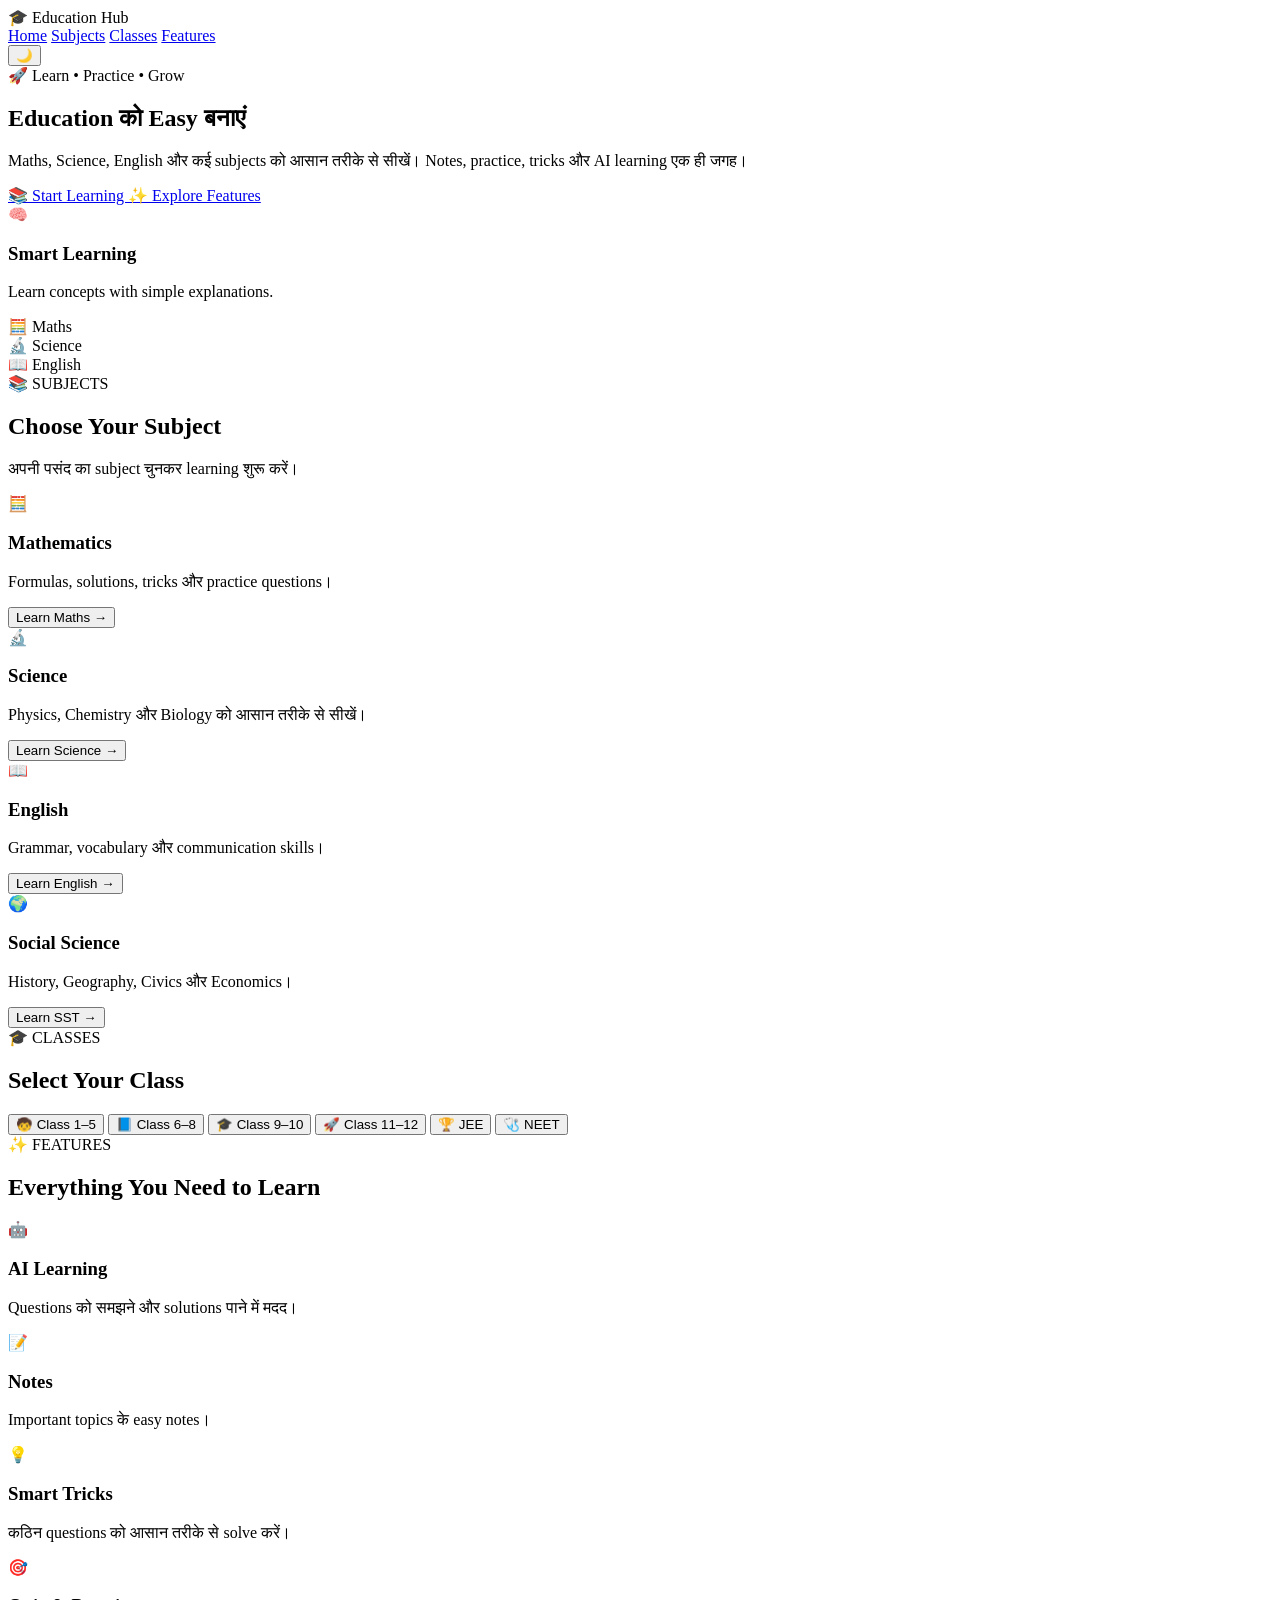
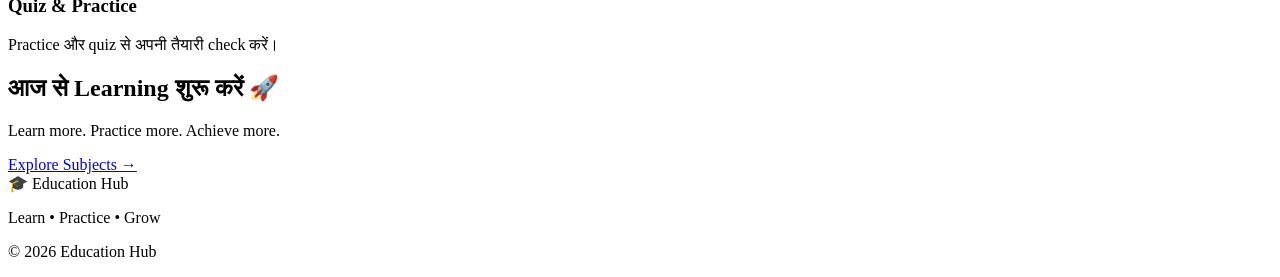
==== index.html @ 87a4969f "Create index.html" ====
<!DOCTYPE html>
<html lang="hi">
<head>
  <meta charset="UTF-8">
  <meta name="viewport" content="width=device-width, initial-scale=1.0">

  <title>Education Hub | Learn Smarter</title>

  <link rel="stylesheet" href="style.css">
</head>

<body>

  <!-- NAVBAR -->
  <header class="navbar">

    <div class="logo">
      🎓 <span>Education</span> Hub
    </div>

    <nav>
      <a href="#home">Home</a>
      <a href="#subjects">Subjects</a>
      <a href="#classes">Classes</a>
      <a href="#features">Features</a>
    </nav>

    <button id="themeBtn" class="theme-btn">
      🌙
    </button>

  </header>


  <!-- HERO -->
  <main>

    <section class="hero" id="home">

      <div class="hero-content">

        <div class="badge">
          🚀 Learn • Practice • Grow
        </div>

        <h1>
          Education को
          <span>Easy</span>
          बनाएं
        </h1>

        <p>
          Maths, Science, English और कई subjects
          को आसान तरीके से सीखें।
          Notes, practice, tricks और AI learning
          एक ही जगह।
        </p>

        <div class="hero-buttons">

          <a href="#subjects" class="primary-btn">
            📚 Start Learning
          </a>

          <a href="#features" class="secondary-btn">
            ✨ Explore Features
          </a>

        </div>

      </div>


      <div class="hero-visual">

        <div class="learning-card main-card">

          <div class="card-icon">
            🧠
          </div>

          <h3>
            Smart Learning
          </h3>

          <p>
            Learn concepts with simple
            explanations.
          </p>

        </div>


        <div class="floating-card card-one">
          🧮 Maths
        </div>

        <div class="floating-card card-two">
          🔬 Science
        </div>

        <div class="floating-card card-three">
          📖 English
        </div>

      </div>

    </section>


    <!-- SUBJECTS -->

    <section class="section" id="subjects">

      <div class="section-heading">

        <span>📚 SUBJECTS</span>

        <h2>
          Choose Your Subject
        </h2>

        <p>
          अपनी पसंद का subject चुनकर learning शुरू करें।
        </p>

      </div>


      <div class="subject-grid">

        <article class="subject-card">

          <div class="subject-icon">
            🧮
          </div>

          <h3>
            Mathematics
          </h3>

          <p>
            Formulas, solutions, tricks
            और practice questions।
          </p>

          <button>
            Learn Maths →
          </button>

        </article>


        <article class="subject-card">

          <div class="subject-icon">
            🔬
          </div>

          <h3>
            Science
          </h3>

          <p>
            Physics, Chemistry और Biology
            को आसान तरीके से सीखें।
          </p>

          <button>
            Learn Science →
          </button>

        </article>


        <article class="subject-card">

          <div class="subject-icon">
            📖
          </div>

          <h3>
            English
          </h3>

          <p>
            Grammar, vocabulary और
            communication skills।
          </p>

          <button>
            Learn English →
          </button>

        </article>


        <article class="subject-card">

          <div class="subject-icon">
            🌍
          </div>

          <h3>
            Social Science
          </h3>

          <p>
            History, Geography, Civics
            और Economics।
          </p>

          <button>
            Learn SST →
          </button>

        </article>

      </div>

    </section>


    <!-- CLASSES -->

    <section class="section" id="classes">

      <div class="section-heading">

        <span>🎓 CLASSES</span>

        <h2>
          Select Your Class
        </h2>

      </div>


      <div class="class-grid">

        <button class="class-card">
          <span>🧒</span>
          Class 1–5
        </button>

        <button class="class-card">
          <span>📘</span>
          Class 6–8
        </button>

        <button class="class-card">
          <span>🎓</span>
          Class 9–10
        </button>

        <button class="class-card">
          <span>🚀</span>
          Class 11–12
        </button>

        <button class="class-card">
          <span>🏆</span>
          JEE
        </button>

        <button class="class-card">
          <span>🩺</span>
          NEET
        </button>

      </div>

    </section>


    <!-- FEATURES -->

    <section class="section" id="features">

      <div class="section-heading">

        <span>✨ FEATURES</span>

        <h2>
          Everything You Need to Learn
        </h2>

      </div>


      <div class="feature-grid">

        <article class="feature-card">

          <div>🤖</div>

          <h3>
            AI Learning
          </h3>

          <p>
            Questions को समझने और
            solutions पाने में मदद।
          </p>

        </article>


        <article class="feature-card">

          <div>📝</div>

          <h3>
            Notes
          </h3>

          <p>
            Important topics के
            easy notes।
          </p>

        </article>


        <article class="feature-card">

          <div>💡</div>

          <h3>
            Smart Tricks
          </h3>

          <p>
            कठिन questions को
            आसान तरीके से solve करें।
          </p>

        </article>


        <article class="feature-card">

          <div>🎯</div>

          <h3>
            Quiz & Practice
          </h3>

          <p>
            Practice और quiz से
            अपनी तैयारी check करें।
          </p>

        </article>

      </div>

    </section>


    <!-- CTA -->

    <section class="cta">

      <div>

        <h2>
          आज से Learning शुरू करें 🚀
        </h2>

        <p>
          Learn more. Practice more.
          Achieve more.
        </p>

      </div>

      <a href="#subjects">
        Explore Subjects →
      </a>

    </section>

  </main>


  <!-- FOOTER -->

  <footer>

    <div class="footer-logo">
      🎓 Education Hub
    </div>

    <p>
      Learn • Practice • Grow
    </p>

    <p class="copyright">
      © 2026 Education Hub
    </p>

  </footer>


  <script src="script.js"></script>

</body>
</html>
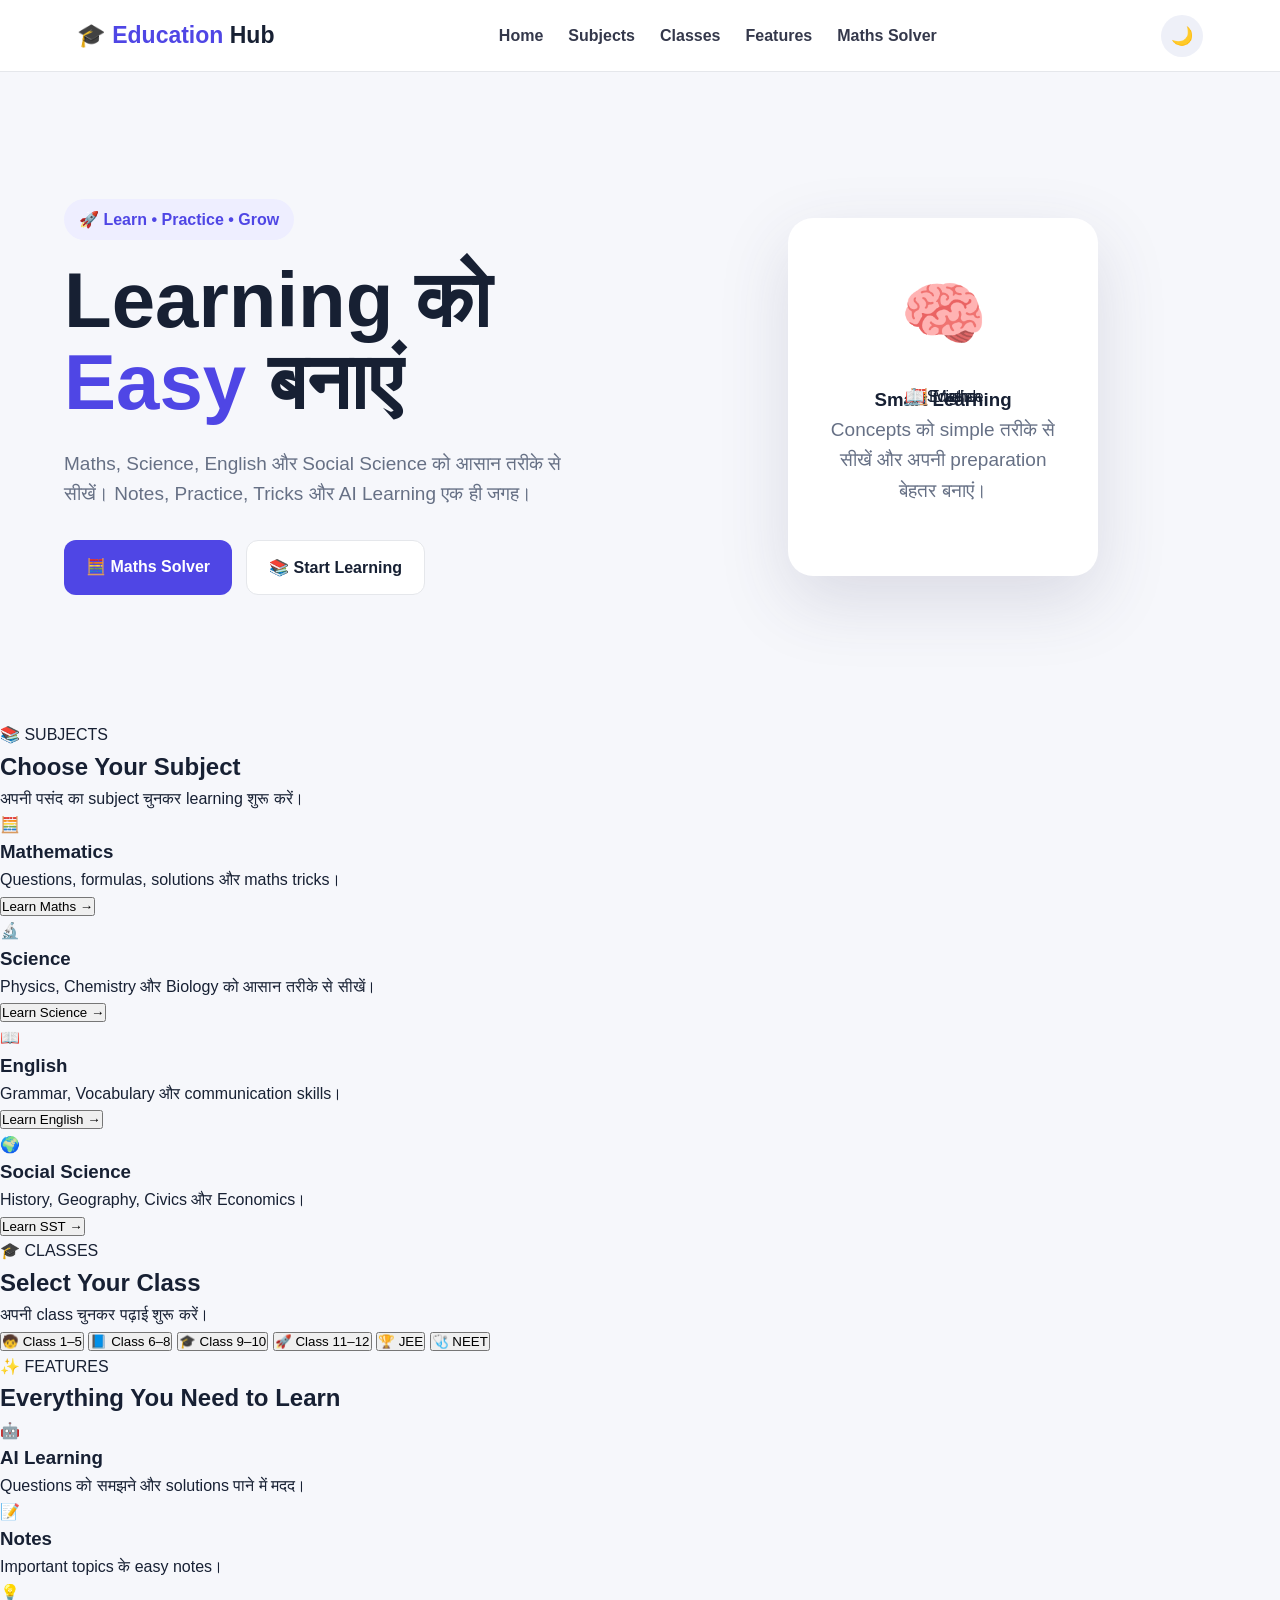
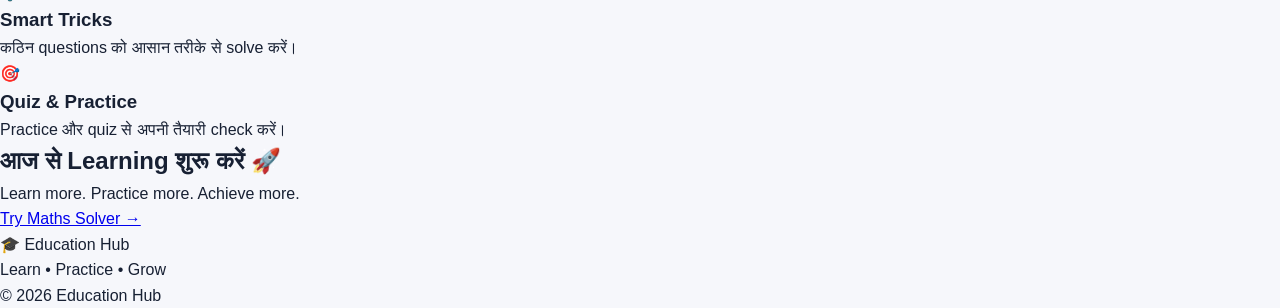
==== commit 50ae3d2e: "Update index.html" ====
--- a/index.html
+++ b/index.html
@@ -23,9 +23,10 @@
       <a href="#subjects">Subjects</a>
       <a href="#classes">Classes</a>
       <a href="#features">Features</a>
+      <a href="maths.html">Maths Solver</a>
     </nav>
 
-    <button id="themeBtn" class="theme-btn">
+    <button id="themeBtn" class="theme-btn" type="button">
       🌙
     </button>
 
@@ -44,28 +45,28 @@
         </div>
 
         <h1>
-          Education को
+          Learning को
           <span>Easy</span>
           बनाएं
         </h1>
 
         <p>
-          Maths, Science, English और कई subjects
+          Maths, Science, English और Social Science
           को आसान तरीके से सीखें।
-          Notes, practice, tricks और AI learning
+          Notes, Practice, Tricks और AI Learning
           एक ही जगह।
         </p>
 
         <div class="hero-buttons">
 
-          <a href="#subjects" class="primary-btn">
+          <a href="maths.html" class="primary-btn">
+            🧮 Maths Solver
+          </a>
+
+          <a href="#subjects" class="secondary-btn">
             📚 Start Learning
           </a>
 
-          <a href="#features" class="secondary-btn">
-            ✨ Explore Features
-          </a>
-
         </div>
 
       </div>
@@ -73,7 +74,7 @@
 
       <div class="hero-visual">
 
-        <div class="learning-card main-card">
+        <div class="main-card">
 
           <div class="card-icon">
             🧠
@@ -84,12 +85,11 @@
           </h3>
 
           <p>
-            Learn concepts with simple
-            explanations.
-          </p>
-
-        </div>
-
+            Concepts को simple तरीके से सीखें
+            और अपनी preparation बेहतर बनाएं।
+          </p>
+
+        </div>
 
         <div class="floating-card card-one">
           🧮 Maths
@@ -140,13 +140,15 @@
           </h3>
 
           <p>
-            Formulas, solutions, tricks
-            और practice questions।
-          </p>
-
-          <button>
-            Learn Maths →
-          </button>
+            Questions, formulas, solutions
+            और maths tricks।
+          </p>
+
+          <a href="maths.html">
+            <button type="button">
+              Learn Maths →
+            </button>
+          </a>
 
         </article>
 
@@ -166,7 +168,7 @@
             को आसान तरीके से सीखें।
           </p>
 
-          <button>
+          <button type="button">
             Learn Science →
           </button>
 
@@ -184,11 +186,11 @@
           </h3>
 
           <p>
-            Grammar, vocabulary और
+            Grammar, Vocabulary और
             communication skills।
           </p>
 
-          <button>
+          <button type="button">
             Learn English →
           </button>
 
@@ -210,7 +212,7 @@
             और Economics।
           </p>
 
-          <button>
+          <button type="button">
             Learn SST →
           </button>
 
@@ -233,37 +235,41 @@
           Select Your Class
         </h2>
 
+        <p>
+          अपनी class चुनकर पढ़ाई शुरू करें।
+        </p>
+
       </div>
 
 
       <div class="class-grid">
 
-        <button class="class-card">
+        <button class="class-card" type="button">
           <span>🧒</span>
           Class 1–5
         </button>
 
-        <button class="class-card">
+        <button class="class-card" type="button">
           <span>📘</span>
           Class 6–8
         </button>
 
-        <button class="class-card">
+        <button class="class-card" type="button">
           <span>🎓</span>
           Class 9–10
         </button>
 
-        <button class="class-card">
+        <button class="class-card" type="button">
           <span>🚀</span>
           Class 11–12
         </button>
 
-        <button class="class-card">
+        <button class="class-card" type="button">
           <span>🏆</span>
           JEE
         </button>
 
-        <button class="class-card">
+        <button class="class-card" type="button">
           <span>🩺</span>
           NEET
         </button>
@@ -358,7 +364,7 @@
     </section>
 
 
-    <!-- CTA -->
+    <!-- CALL TO ACTION -->
 
     <section class="cta">
 
@@ -375,8 +381,8 @@
 
       </div>
 
-      <a href="#subjects">
-        Explore Subjects →
+      <a href="maths.html">
+        Try Maths Solver →
       </a>
 
     </section>
--- a/style.css
+++ b/style.css
@@ -0,0 +1,205 @@
+* {
+  margin: 0;
+  padding: 0;
+  box-sizing: border-box;
+}
+
+:root {
+  --primary: #4f46e5;
+  --secondary: #7c3aed;
+  --text: #172033;
+  --muted: #667085;
+  --bg: #f6f7fb;
+  --card: #ffffff;
+  --border: #e5e7eb;
+}
+
+html {
+  scroll-behavior: smooth;
+}
+
+body {
+  font-family: Arial, sans-serif;
+  background: var(--bg);
+  color: var(--text);
+  line-height: 1.6;
+}
+
+/* NAVBAR */
+
+.navbar {
+  position: sticky;
+  top: 0;
+  z-index: 1000;
+
+  height: 72px;
+  padding: 0 6%;
+
+  display: flex;
+  align-items: center;
+  justify-content: space-between;
+
+  background: rgba(255,255,255,0.95);
+  backdrop-filter: blur(12px);
+
+  border-bottom: 1px solid var(--border);
+}
+
+.logo {
+  font-size: 23px;
+  font-weight: 800;
+}
+
+.logo span {
+  color: var(--primary);
+}
+
+.navbar nav {
+  display: flex;
+  gap: 25px;
+}
+
+.navbar nav a {
+  text-decoration: none;
+  color: #34384b;
+  font-weight: 600;
+}
+
+.navbar nav a:hover {
+  color: var(--primary);
+}
+
+.theme-btn {
+  width: 42px;
+  height: 42px;
+
+  border: none;
+  border-radius: 50%;
+
+  background: #eef0f8;
+
+  cursor: pointer;
+  font-size: 18px;
+}
+
+/* HERO */
+
+.hero {
+  width: min(1200px, 90%);
+  min-height: 650px;
+
+  margin: auto;
+
+  display: grid;
+  grid-template-columns: 1fr 1fr;
+
+  align-items: center;
+
+  gap: 60px;
+
+  padding: 80px 0;
+}
+
+.badge {
+  display: inline-block;
+
+  padding: 8px 15px;
+
+  border-radius: 30px;
+
+  background: #eeeeff;
+
+  color: var(--primary);
+
+  font-weight: 700;
+
+  margin-bottom: 20px;
+}
+
+.hero h1 {
+  font-size: clamp(45px, 7vw, 78px);
+
+  line-height: 1.05;
+
+  margin-bottom: 25px;
+}
+
+.hero h1 span {
+  color: var(--primary);
+}
+
+.hero p {
+  max-width: 650px;
+
+  color: var(--muted);
+
+  font-size: 19px;
+
+  margin-bottom: 30px;
+}
+
+.hero-buttons {
+  display: flex;
+  gap: 14px;
+  flex-wrap: wrap;
+}
+
+.primary-btn,
+.secondary-btn {
+  padding: 14px 22px;
+
+  border-radius: 12px;
+
+  text-decoration: none;
+
+  font-weight: 700;
+}
+
+.primary-btn {
+  background: var(--primary);
+  color: white;
+}
+
+.secondary-btn {
+  background: white;
+  color: var(--text);
+
+  border: 1px solid var(--border);
+}
+
+/* HERO VISUAL */
+
+.hero-visual {
+  min-height: 400px;
+
+  position: relative;
+
+  display: flex;
+
+  align-items: center;
+  justify-content: center;
+}
+
+.main-card {
+  width: 310px;
+
+  padding: 40px;
+
+  background: white;
+
+  border-radius: 25px;
+
+  text-align: center;
+
+  box-shadow: 0 25px 70px rgba(60,60,100,0.15);
+}
+
+.card-icon {
+  font-size: 70px;
+  margin-bottom: 15px;
+}
+
+.floating-card {
+  position: absolute;
+
+  padding: 14
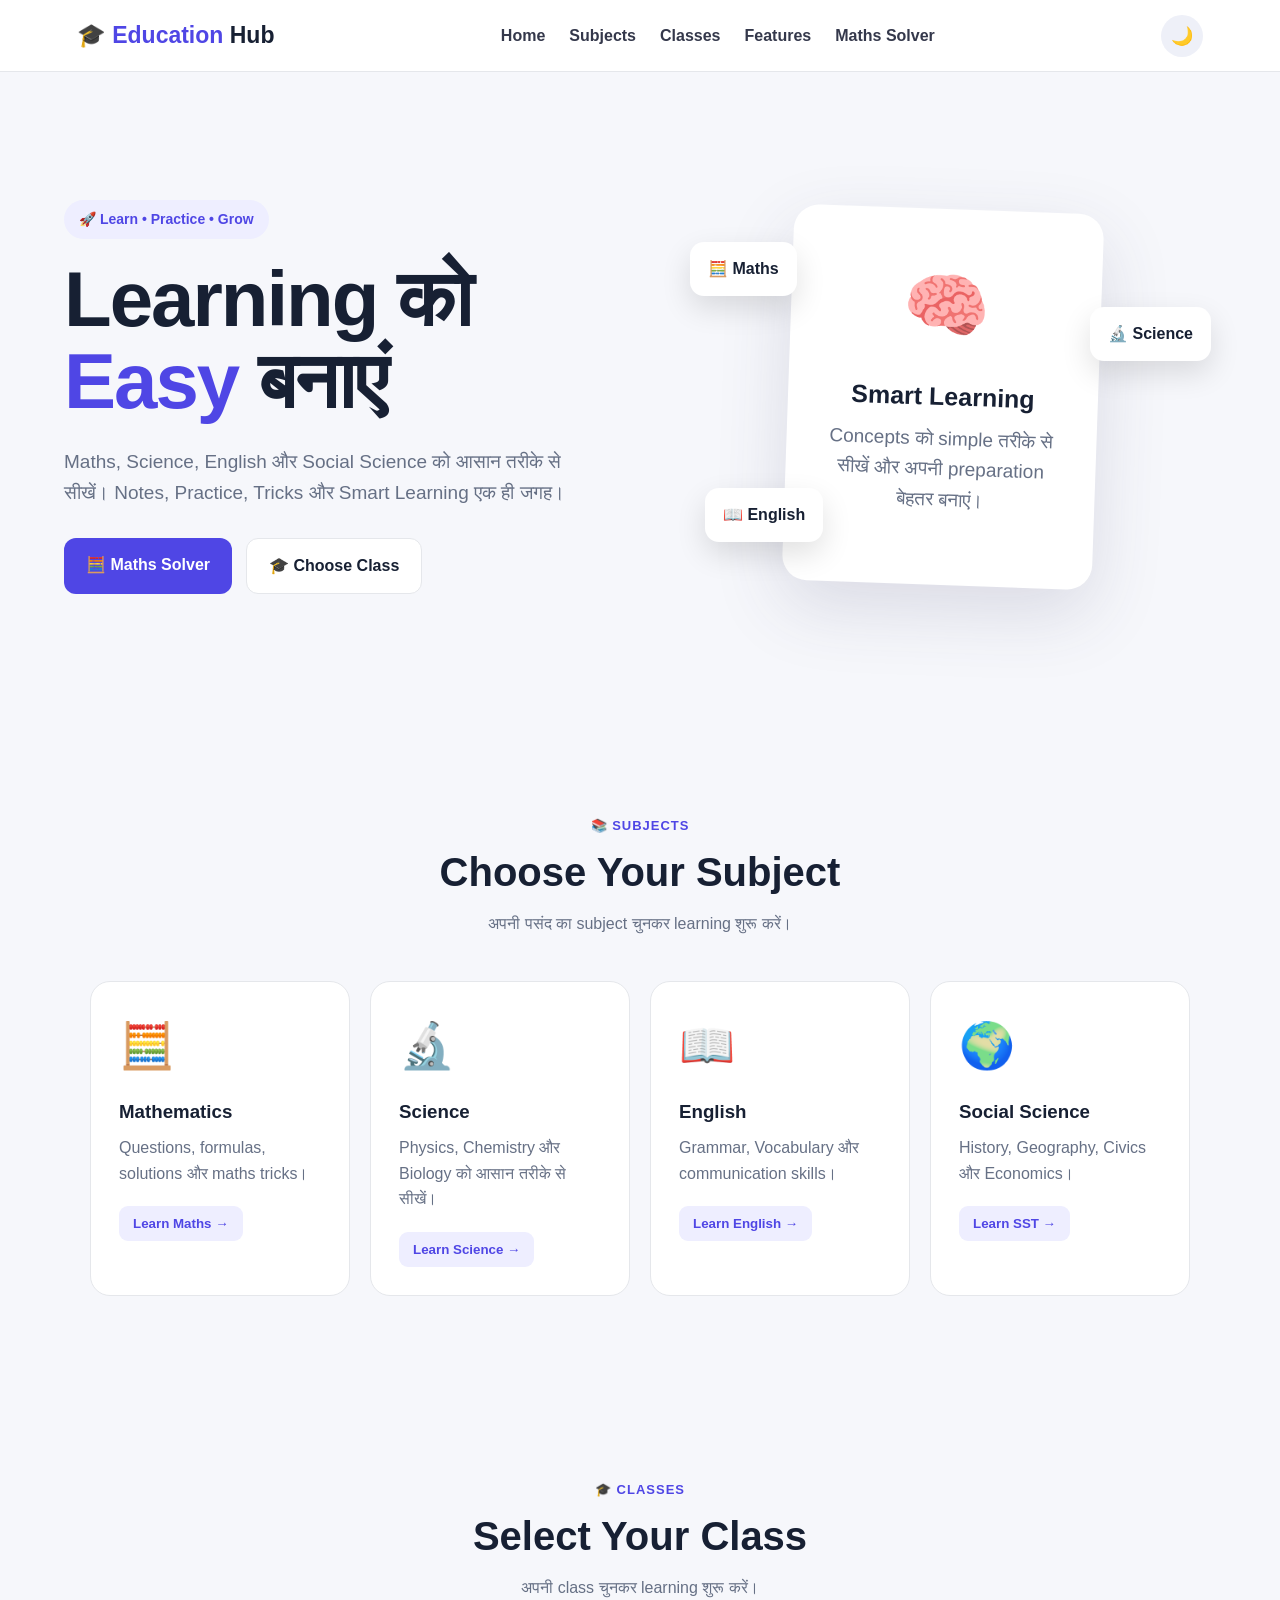
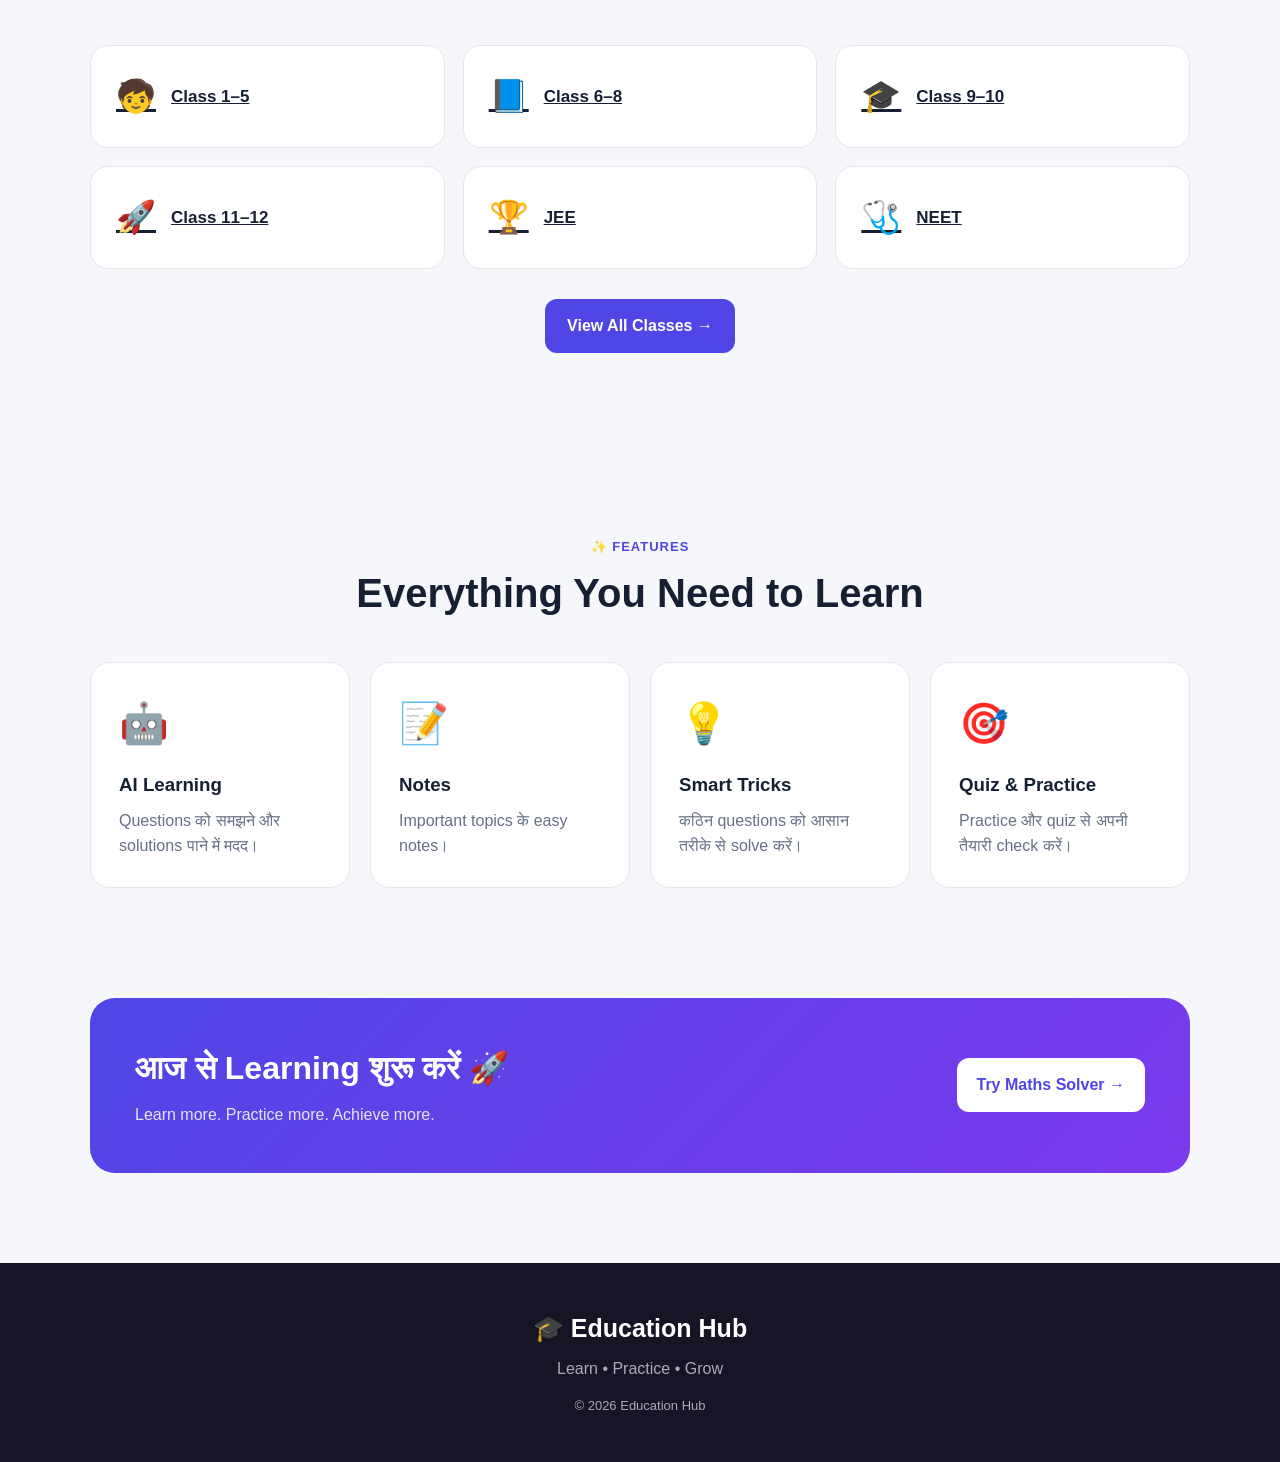
==== commit 7b6dd2d7: "Update index.html" ====
--- a/index.html
+++ b/index.html
@@ -1,78 +1,152 @@
 <!DOCTYPE html>
 <html lang="hi">
+
 <head>
+
   <meta charset="UTF-8">
-  <meta name="viewport" content="width=device-width, initial-scale=1.0">
+
+  <meta
+    name="viewport"
+    content="width=device-width, initial-scale=1.0"
+  >
 
   <title>Education Hub | Learn Smarter</title>
 
-  <link rel="stylesheet" href="style.css">
+  <link
+    rel="stylesheet"
+    href="style.css"
+  >
+
 </head>
 
+
 <body>
 
-  <!-- NAVBAR -->
+
+  <!-- =========================
+       NAVBAR
+  ========================== -->
+
   <header class="navbar">
 
     <div class="logo">
       🎓 <span>Education</span> Hub
     </div>
 
+
     <nav>
-      <a href="#home">Home</a>
-      <a href="#subjects">Subjects</a>
-      <a href="#classes">Classes</a>
-      <a href="#features">Features</a>
-      <a href="maths.html">Maths Solver</a>
+
+      <a href="index.html">
+        Home
+      </a>
+
+      <a href="#subjects">
+        Subjects
+      </a>
+
+      <a href="classes.html">
+        Classes
+      </a>
+
+      <a href="#features">
+        Features
+      </a>
+
+      <a href="maths.html">
+        Maths Solver
+      </a>
+
     </nav>
 
-    <button id="themeBtn" class="theme-btn" type="button">
+
+    <button
+      id="themeBtn"
+      class="theme-btn"
+      type="button"
+    >
       🌙
     </button>
 
   </header>
 
 
-  <!-- HERO -->
+
+  <!-- =========================
+       MAIN
+  ========================== -->
+
   <main>
 
-    <section class="hero" id="home">
+
+    <!-- HERO -->
+
+    <section
+      class="hero"
+      id="home"
+    >
+
 
       <div class="hero-content">
+
 
         <div class="badge">
           🚀 Learn • Practice • Grow
         </div>
 
+
         <h1>
+
           Learning को
-          <span>Easy</span>
+
+          <span>
+            Easy
+          </span>
+
           बनाएं
+
         </h1>
 
+
         <p>
-          Maths, Science, English और Social Science
-          को आसान तरीके से सीखें।
-          Notes, Practice, Tricks और AI Learning
-          एक ही जगह।
+
+          Maths, Science, English और
+          Social Science को आसान तरीके
+          से सीखें।
+
+          Notes, Practice, Tricks और
+          Smart Learning एक ही जगह।
+
         </p>
 
+
         <div class="hero-buttons">
 
-          <a href="maths.html" class="primary-btn">
+
+          <a
+            href="maths.html"
+            class="primary-btn"
+          >
             🧮 Maths Solver
           </a>
 
-          <a href="#subjects" class="secondary-btn">
-            📚 Start Learning
+
+          <a
+            href="classes.html"
+            class="secondary-btn"
+          >
+            🎓 Choose Class
           </a>
 
+
         </div>
 
-      </div>
+
+      </div>
+
 
 
       <div class="hero-visual">
+
 
         <div class="main-card">
 
@@ -80,54 +154,80 @@
             🧠
           </div>
 
+
           <h3>
             Smart Learning
           </h3>
 
-          <p>
-            Concepts को simple तरीके से सीखें
-            और अपनी preparation बेहतर बनाएं।
+
+          <p>
+
+            Concepts को simple तरीके
+            से सीखें और अपनी
+            preparation बेहतर बनाएं।
+
           </p>
 
         </div>
+
 
         <div class="floating-card card-one">
           🧮 Maths
         </div>
 
+
         <div class="floating-card card-two">
           🔬 Science
         </div>
 
+
         <div class="floating-card card-three">
           📖 English
         </div>
 
-      </div>
+
+      </div>
+
 
     </section>
 
 
-    <!-- SUBJECTS -->
-
-    <section class="section" id="subjects">
+
+    <!-- =========================
+         SUBJECTS
+    ========================== -->
+
+    <section
+      class="section"
+      id="subjects"
+    >
+
 
       <div class="section-heading">
 
-        <span>📚 SUBJECTS</span>
+        <span>
+          📚 SUBJECTS
+        </span>
+
 
         <h2>
           Choose Your Subject
         </h2>
 
+
         <p>
-          अपनी पसंद का subject चुनकर learning शुरू करें।
+          अपनी पसंद का subject चुनकर
+          learning शुरू करें।
         </p>
 
       </div>
 
 
+
       <div class="subject-grid">
+
+
+        <!-- MATHS -->
 
         <article class="subject-card">
 
@@ -135,23 +235,31 @@
             🧮
           </div>
 
+
           <h3>
             Mathematics
           </h3>
 
-          <p>
-            Questions, formulas, solutions
-            और maths tricks।
-          </p>
+
+          <p>
+            Questions, formulas,
+            solutions और maths tricks।
+          </p>
+
 
           <a href="maths.html">
+
             <button type="button">
               Learn Maths →
             </button>
+
           </a>
 
         </article>
 
+
+
+        <!-- SCIENCE -->
 
         <article class="subject-card">
 
@@ -159,133 +267,259 @@
             🔬
           </div>
 
+
           <h3>
             Science
           </h3>
 
-          <p>
-            Physics, Chemistry और Biology
-            को आसान तरीके से सीखें।
-          </p>
-
-          <button type="button">
+
+          <p>
+            Physics, Chemistry और
+            Biology को आसान तरीके से सीखें।
+          </p>
+
+
+          <button
+            type="button"
+            onclick="comingSoon('Science')"
+          >
             Learn Science →
           </button>
 
         </article>
 
 
+
+        <!-- ENGLISH -->
+
         <article class="subject-card">
 
           <div class="subject-icon">
             📖
           </div>
 
+
           <h3>
             English
           </h3>
+
 
           <p>
             Grammar, Vocabulary और
             communication skills।
           </p>
 
-          <button type="button">
+
+          <button
+            type="button"
+            onclick="comingSoon('English')"
+          >
             Learn English →
           </button>
 
         </article>
 
 
+
+        <!-- SST -->
+
         <article class="subject-card">
 
           <div class="subject-icon">
             🌍
           </div>
 
+
           <h3>
             Social Science
           </h3>
+
 
           <p>
             History, Geography, Civics
             और Economics।
           </p>
 
-          <button type="button">
+
+          <button
+            type="button"
+            onclick="comingSoon('Social Science')"
+          >
             Learn SST →
           </button>
 
         </article>
 
-      </div>
+
+      </div>
+
 
     </section>
 
 
-    <!-- CLASSES -->
-
-    <section class="section" id="classes">
+
+    <!-- =========================
+         CLASSES
+    ========================== -->
+
+    <section
+      class="section"
+      id="classes"
+    >
+
 
       <div class="section-heading">
 
-        <span>🎓 CLASSES</span>
+        <span>
+          🎓 CLASSES
+        </span>
+
 
         <h2>
           Select Your Class
         </h2>
 
+
         <p>
-          अपनी class चुनकर पढ़ाई शुरू करें।
+          अपनी class चुनकर learning
+          शुरू करें।
         </p>
 
       </div>
 
 
+
       <div class="class-grid">
 
-        <button class="class-card" type="button">
-          <span>🧒</span>
+
+        <a
+          href="classes.html"
+          class="class-card"
+        >
+
+          <span>
+            🧒
+          </span>
+
           Class 1–5
-        </button>
-
-        <button class="class-card" type="button">
-          <span>📘</span>
+
+        </a>
+
+
+
+        <a
+          href="classes.html"
+          class="class-card"
+        >
+
+          <span>
+            📘
+          </span>
+
           Class 6–8
-        </button>
-
-        <button class="class-card" type="button">
-          <span>🎓</span>
+
+        </a>
+
+
+
+        <a
+          href="classes.html"
+          class="class-card"
+        >
+
+          <span>
+            🎓
+          </span>
+
           Class 9–10
-        </button>
-
-        <button class="class-card" type="button">
-          <span>🚀</span>
+
+        </a>
+
+
+
+        <a
+          href="classes.html"
+          class="class-card"
+        >
+
+          <span>
+            🚀
+          </span>
+
           Class 11–12
-        </button>
-
-        <button class="class-card" type="button">
-          <span>🏆</span>
+
+        </a>
+
+
+
+        <a
+          href="classes.html"
+          class="class-card"
+        >
+
+          <span>
+            🏆
+          </span>
+
           JEE
-        </button>
-
-        <button class="class-card" type="button">
-          <span>🩺</span>
+
+        </a>
+
+
+
+        <a
+          href="classes.html"
+          class="class-card"
+        >
+
+          <span>
+            🩺
+          </span>
+
           NEET
-        </button>
-
-      </div>
+
+        </a>
+
+
+      </div>
+
+
+
+      <div
+        class="hero-buttons"
+        style="justify-content:center; margin-top:30px;"
+      >
+
+        <a
+          href="classes.html"
+          class="primary-btn"
+        >
+          View All Classes →
+        </a>
+
+      </div>
+
 
     </section>
 
 
-    <!-- FEATURES -->
-
-    <section class="section" id="features">
+
+    <!-- =========================
+         FEATURES
+    ========================== -->
+
+    <section
+      class="section"
+      id="features"
+    >
+
 
       <div class="section-heading">
 
-        <span>✨ FEATURES</span>
+        <span>
+          ✨ FEATURES
+        </span>
+
 
         <h2>
           Everything You Need to Learn
@@ -294,15 +528,21 @@
       </div>
 
 
+
       <div class="feature-grid">
 
+
         <article class="feature-card">
 
-          <div>🤖</div>
+          <div>
+            🤖
+          </div>
+
 
           <h3>
             AI Learning
           </h3>
+
 
           <p>
             Questions को समझने और
@@ -312,13 +552,18 @@
         </article>
 
 
+
         <article class="feature-card">
 
-          <div>📝</div>
+          <div>
+            📝
+          </div>
+
 
           <h3>
             Notes
           </h3>
+
 
           <p>
             Important topics के
@@ -328,13 +573,18 @@
         </article>
 
 
+
         <article class="feature-card">
 
-          <div>💡</div>
+          <div>
+            💡
+          </div>
+
 
           <h3>
             Smart Tricks
           </h3>
+
 
           <p>
             कठिन questions को
@@ -344,13 +594,18 @@
         </article>
 
 
+
         <article class="feature-card">
 
-          <div>🎯</div>
+          <div>
+            🎯
+          </div>
+
 
           <h3>
             Quiz & Practice
           </h3>
+
 
           <p>
             Practice और quiz से
@@ -359,20 +614,27 @@
 
         </article>
 
-      </div>
+
+      </div>
+
 
     </section>
 
 
-    <!-- CALL TO ACTION -->
+
+    <!-- =========================
+         CTA
+    ========================== -->
 
     <section class="cta">
+
 
       <div>
 
         <h2>
           आज से Learning शुरू करें 🚀
         </h2>
+
 
         <p>
           Learn more. Practice more.
@@ -381,35 +643,67 @@
 
       </div>
 
+
       <a href="maths.html">
         Try Maths Solver →
       </a>
 
+
     </section>
 
+
   </main>
 
 
-  <!-- FOOTER -->
+
+  <!-- =========================
+       FOOTER
+  ========================== -->
 
   <footer>
+
 
     <div class="footer-logo">
       🎓 Education Hub
     </div>
 
+
     <p>
       Learn • Practice • Grow
     </p>
 
+
     <p class="copyright">
       © 2026 Education Hub
     </p>
 
+
   </footer>
 
 
+
+  <!-- =========================
+       JAVASCRIPT
+  ========================== -->
+
   <script src="script.js"></script>
 
+
+  <script>
+
+    function comingSoon(subject) {
+
+      alert(
+        "📚 " +
+        subject +
+        " section जल्द उपलब्ध होगा!"
+      );
+
+    }
+
+  </script>
+
+
 </body>
+
 </html>
--- a/style.css
+++ b/style.css
@@ -25,6 +25,7 @@
   line-height: 1.6;
 }
 
+
 /* NAVBAR */
 
 .navbar {
@@ -39,7 +40,7 @@
   align-items: center;
   justify-content: space-between;
 
-  background: rgba(255,255,255,0.95);
+  background: rgba(255, 255, 255, 0.96);
   backdrop-filter: blur(12px);
 
   border-bottom: 1px solid var(--border);
@@ -48,6 +49,7 @@
 .logo {
   font-size: 23px;
   font-weight: 800;
+  white-space: nowrap;
 }
 
 .logo span {
@@ -56,7 +58,7 @@
 
 .navbar nav {
   display: flex;
-  gap: 25px;
+  gap: 24px;
 }
 
 .navbar nav a {
@@ -82,6 +84,7 @@
   font-size: 18px;
 }
 
+
 /* HERO */
 
 .hero {
@@ -113,6 +116,8 @@
 
   font-weight: 700;
 
+  font-size: 14px;
+
   margin-bottom: 20px;
 }
 
@@ -120,6 +125,8 @@
   font-size: clamp(45px, 7vw, 78px);
 
   line-height: 1.05;
+
+  letter-spacing: -2px;
 
   margin-bottom: 25px;
 }
@@ -146,6 +153,8 @@
 
 .primary-btn,
 .secondary-btn {
+  display: inline-block;
+
   padding: 14px 22px;
 
   border-radius: 12px;
@@ -160,6 +169,10 @@
   color: white;
 }
 
+.primary-btn:hover {
+  background: #3730a3;
+}
+
 .secondary-btn {
   background: white;
   color: var(--text);
@@ -167,6 +180,7 @@
   border: 1px solid var(--border);
 }
 
+
 /* HERO VISUAL */
 
 .hero-visual {
@@ -191,15 +205,531 @@
 
   text-align: center;
 
-  box-shadow: 0 25px 70px rgba(60,60,100,0.15);
+  box-shadow: 0 25px 70px rgba(60, 60, 100, 0.15);
+
+  transform: rotate(2deg);
 }
 
 .card-icon {
   font-size: 70px;
+
   margin-bottom: 15px;
+}
+
+.main-card h3 {
+  font-size: 25px;
+  margin-bottom: 8px;
+}
+
+.main-card p {
+  color: var(--muted);
 }
 
 .floating-card {
   position: absolute;
 
-  padding: 14
+  padding: 14px 18px;
+
+  background: white;
+
+  border-radius: 14px;
+
+  box-shadow: 0 12px 30px rgba(0, 0, 0, 0.12);
+
+  font-weight: 700;
+}
+
+.card-one {
+  top: 45px;
+  left: 20px;
+}
+
+.card-two {
+  top: 110px;
+  right: 5px;
+}
+
+.card-three {
+  bottom: 55px;
+  left: 35px;
+}
+
+
+/* SECTIONS */
+
+.section {
+  width: min(1100px, 90%);
+
+  margin: auto;
+
+  padding: 90px 0;
+}
+
+.section-heading {
+  text-align: center;
+
+  max-width: 700px;
+
+  margin: 0 auto 45px;
+}
+
+.section-heading span {
+  color: var(--primary);
+
+  font-size: 13px;
+
+  font-weight: 800;
+
+  letter-spacing: 1px;
+}
+
+.section-heading h1,
+.section-heading h2 {
+  font-size: 40px;
+
+  line-height: 1.2;
+
+  margin: 10px 0 15px;
+}
+
+.section-heading p {
+  color: var(--muted);
+}
+
+
+/* SUBJECTS */
+
+.subject-grid {
+  display: grid;
+
+  grid-template-columns: repeat(4, 1fr);
+
+  gap: 20px;
+}
+
+.subject-card {
+  padding: 28px;
+
+  background: var(--card);
+
+  border: 1px solid var(--border);
+
+  border-radius: 20px;
+
+  transition: 0.25s;
+}
+
+.subject-card:hover {
+  transform: translateY(-7px);
+
+  box-shadow: 0 15px 35px rgba(0, 0, 0, 0.08);
+}
+
+.subject-icon {
+  font-size: 45px;
+
+  margin-bottom: 15px;
+}
+
+.subject-card h3 {
+  margin-bottom: 8px;
+}
+
+.subject-card p {
+  color: var(--muted);
+
+  margin-bottom: 20px;
+}
+
+.subject-card button {
+  border: none;
+
+  background: #eeeeff;
+
+  color: var(--primary);
+
+  padding: 10px 14px;
+
+  border-radius: 9px;
+
+  font-weight: 700;
+
+  cursor: pointer;
+}
+
+
+/* CLASSES */
+
+.class-grid {
+  display: grid;
+
+  grid-template-columns: repeat(3, 1fr);
+
+  gap: 18px;
+}
+
+.class-card {
+  padding: 25px;
+
+  background: var(--card);
+
+  color: var(--text);
+
+  border: 1px solid var(--border);
+
+  border-radius: 18px;
+
+  font-size: 17px;
+
+  font-weight: 700;
+
+  cursor: pointer;
+
+  display: flex;
+
+  align-items: center;
+
+  gap: 15px;
+
+  transition: 0.2s;
+}
+
+.class-card:hover {
+  border-color: var(--primary);
+
+  transform: translateY(-4px);
+}
+
+.class-card span {
+  font-size: 32px;
+}
+
+
+/* FEATURES */
+
+.feature-grid {
+  display: grid;
+
+  grid-template-columns: repeat(4, 1fr);
+
+  gap: 20px;
+}
+
+.feature-card {
+  background: var(--card);
+
+  border: 1px solid var(--border);
+
+  border-radius: 20px;
+
+  padding: 28px;
+
+  transition: 0.25s;
+}
+
+.feature-card:hover {
+  transform: translateY(-6px);
+}
+
+.feature-card > div {
+  font-size: 40px;
+
+  margin-bottom: 15px;
+}
+
+.feature-card h3 {
+  margin-bottom: 8px;
+}
+
+.feature-card p {
+  color: var(--muted);
+}
+
+
+/* CTA */
+
+.cta {
+  width: min(1100px, 90%);
+
+  margin: 20px auto 90px;
+
+  padding: 45px;
+
+  background: linear-gradient(
+    135deg,
+    var(--primary),
+    var(--secondary)
+  );
+
+  color: white;
+
+  border-radius: 25px;
+
+  display: flex;
+
+  align-items: center;
+
+  justify-content: space-between;
+
+  gap: 30px;
+}
+
+.cta h2 {
+  font-size: 32px;
+
+  margin-bottom: 8px;
+}
+
+.cta p {
+  opacity: 0.85;
+}
+
+.cta a {
+  background: white;
+
+  color: var(--primary);
+
+  text-decoration: none;
+
+  padding: 14px 20px;
+
+  border-radius: 12px;
+
+  font-weight: 800;
+
+  white-space: nowrap;
+}
+
+
+/* FOOTER */
+
+footer {
+  padding: 45px 20px;
+
+  text-align: center;
+
+  background: #151526;
+
+  color: white;
+}
+
+.footer-logo {
+  font-size: 25px;
+
+  font-weight: 800;
+
+  margin-bottom: 8px;
+}
+
+footer p {
+  color: #aaaabc;
+}
+
+.copyright {
+  margin-top: 15px;
+
+  font-size: 13px;
+}
+
+
+/* MATHS SOLVER */
+
+.maths-box {
+  max-width: 750px;
+
+  margin: auto;
+
+  padding: 30px;
+
+  background: var(--card);
+
+  border: 1px solid var(--border);
+
+  border-radius: 22px;
+
+  box-shadow: 0 15px 40px rgba(0, 0, 0, 0.08);
+}
+
+.maths-box label {
+  display: block;
+
+  font-size: 18px;
+
+  font-weight: 700;
+
+  margin-bottom: 12px;
+}
+
+.maths-box textarea {
+  width: 100%;
+
+  padding: 16px;
+
+  border: 1px solid var(--border);
+
+  border-radius: 12px;
+
+  resize: vertical;
+
+  font-size: 16px;
+
+  font-family: Arial, sans-serif;
+
+  outline: none;
+
+  margin-bottom: 18px;
+}
+
+.maths-box textarea:focus {
+  border-color: var(--primary);
+
+  box-shadow: 0 0 0 3px rgba(79, 70, 229, 0.12);
+}
+
+.answer-box {
+  margin-top: 25px;
+
+  padding: 25px;
+
+  background: #f8f8ff;
+
+  border-radius: 16px;
+
+  border: 1px solid var(--border);
+}
+
+.answer-box h3 {
+  margin-bottom: 12px;
+}
+
+.answer-box p {
+  margin-bottom: 8px;
+}
+
+.answer-box h2 {
+  margin-top: 20px;
+
+  color: var(--primary);
+}
+
+
+/* DARK MODE */
+
+body.dark {
+  --text: #f4f5ff;
+  --muted: #aeb2c5;
+  --bg: #10111b;
+  --card: #181a27;
+  --border: #292c3c;
+}
+
+body.dark .navbar {
+  background: rgba(16, 17, 27, 0.96);
+}
+
+body.dark .navbar nav a {
+  color: #e4e5f0;
+}
+
+body.dark .secondary-btn {
+  background: var(--card);
+  color: var(--text);
+}
+
+body.dark .theme-btn {
+  background: #292c3c;
+}
+
+body.dark .answer-box {
+  background: #202231;
+}
+
+body.dark .maths-box textarea {
+  background: #202231;
+  color: white;
+}
+
+
+/* MOBILE */
+
+@media (max-width: 950px) {
+
+  .hero {
+    grid-template-columns: 1fr;
+
+    text-align: center;
+  }
+
+  .hero p {
+    margin-left: auto;
+    margin-right: auto;
+  }
+
+  .hero-buttons {
+    justify-content: center;
+  }
+
+  .subject-grid,
+  .feature-grid {
+    grid-template-columns: repeat(2, 1fr);
+  }
+
+  .class-grid {
+    grid-template-columns: repeat(2, 1fr);
+  }
+
+  .cta {
+    flex-direction: column;
+
+    text-align: center;
+  }
+}
+
+
+@media (max-width: 650px) {
+
+  .navbar {
+    padding: 0 20px;
+  }
+
+  .navbar nav {
+    display: none;
+  }
+
+  .hero {
+    padding: 55px 0;
+  }
+
+  .hero h1 {
+    font-size: 48px;
+
+    letter-spacing: -2px;
+  }
+
+  .section-heading h1,
+  .section-heading h2 {
+    font-size: 32px;
+  }
+
+  .subject-grid,
+  .feature-grid,
+  .class-grid {
+    grid-template-columns: 1fr;
+  }
+
+  .main-card {
+    width: 280px;
+  }
+
+  .floating-card {
+    font-size: 13px;
+  }
+
+  .cta {
+    padding: 30px 20px;
+  }
+
+  .cta h2 {
+    font-size: 26px;
+  }
+}
